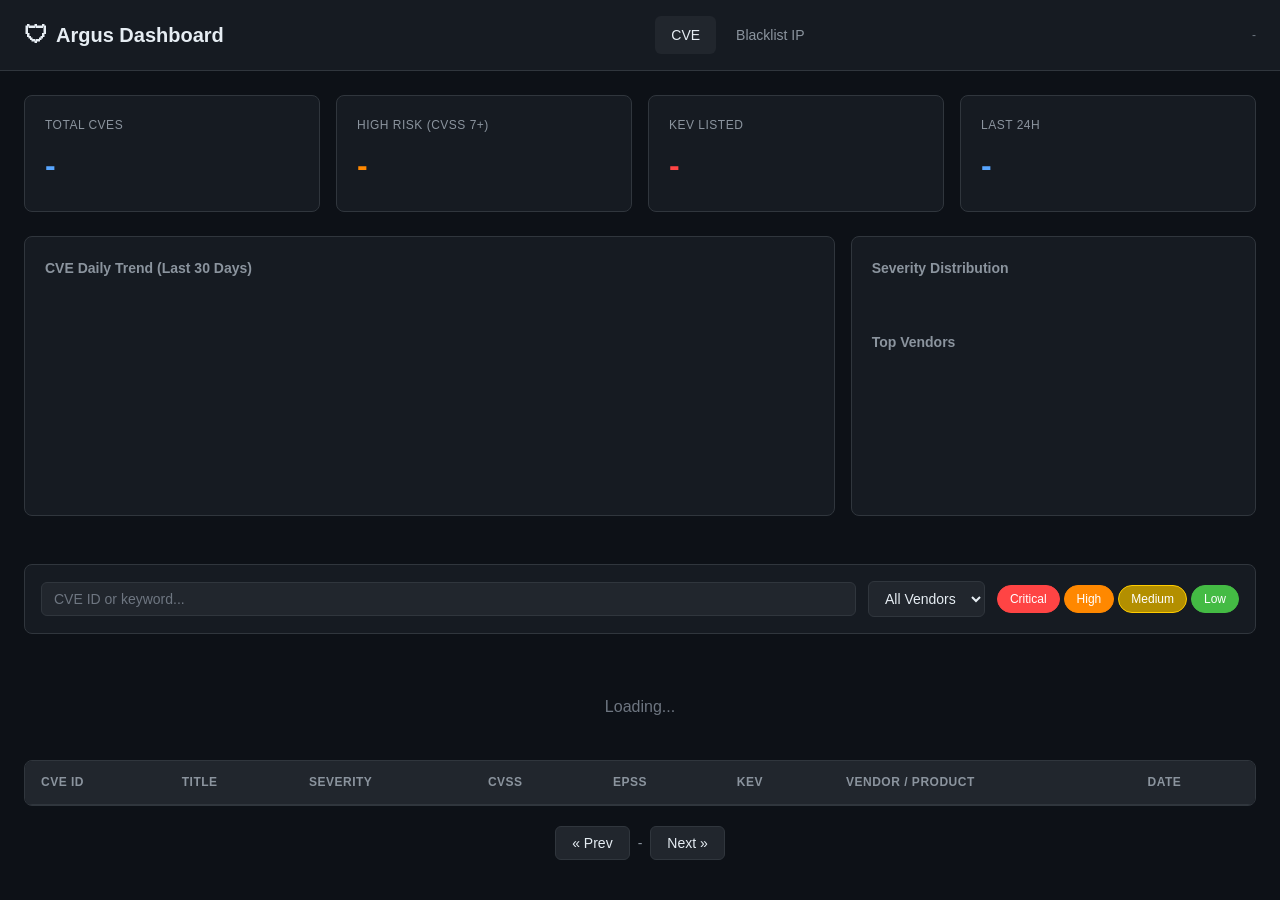
==== docs/index.html @ 1a2db95d "Argus ver1.0" ====
<!DOCTYPE html>
<html lang="ko">
<head>
  <meta charset="UTF-8">
  <meta http-equiv="refresh" content="0; url=cve.html">
  <title>Argus Dashboard</title>
</head>
<body>
  <p>Redirecting to <a href="cve.html">CVE Dashboard</a>...</p>
</body>
</html>
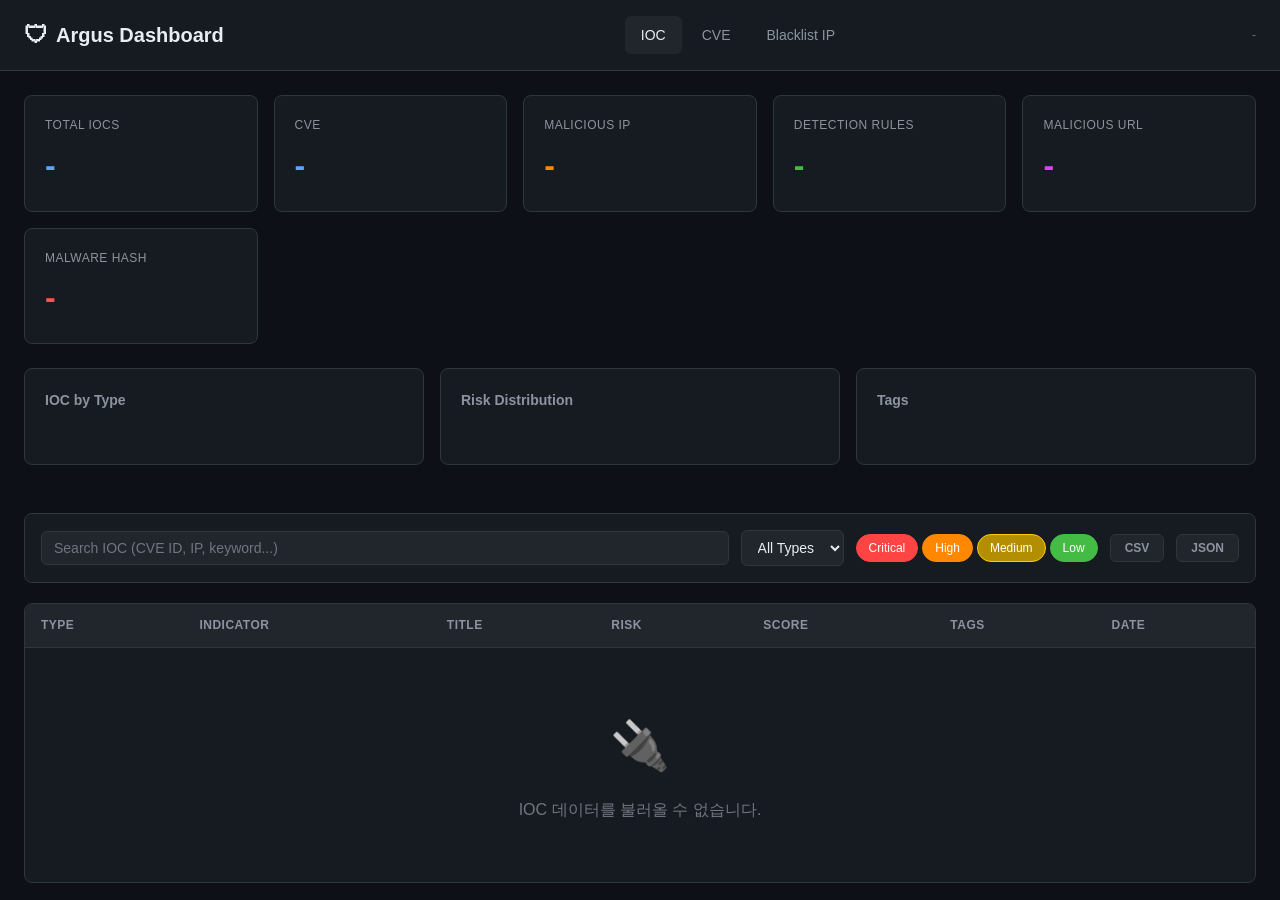
==== commit a9ff7b5b: "Argus ver1.1" ====
--- a/docs/index.html
+++ b/docs/index.html
@@ -2,10 +2,10 @@
 <html lang="ko">
 <head>
   <meta charset="UTF-8">
-  <meta http-equiv="refresh" content="0; url=cve.html">
+  <meta http-equiv="refresh" content="0; url=ioc.html">
   <title>Argus Dashboard</title>
 </head>
 <body>
-  <p>Redirecting to <a href="cve.html">CVE Dashboard</a>...</p>
+  <p>Redirecting to <a href="ioc.html">IOC Dashboard</a>...</p>
 </body>
 </html>
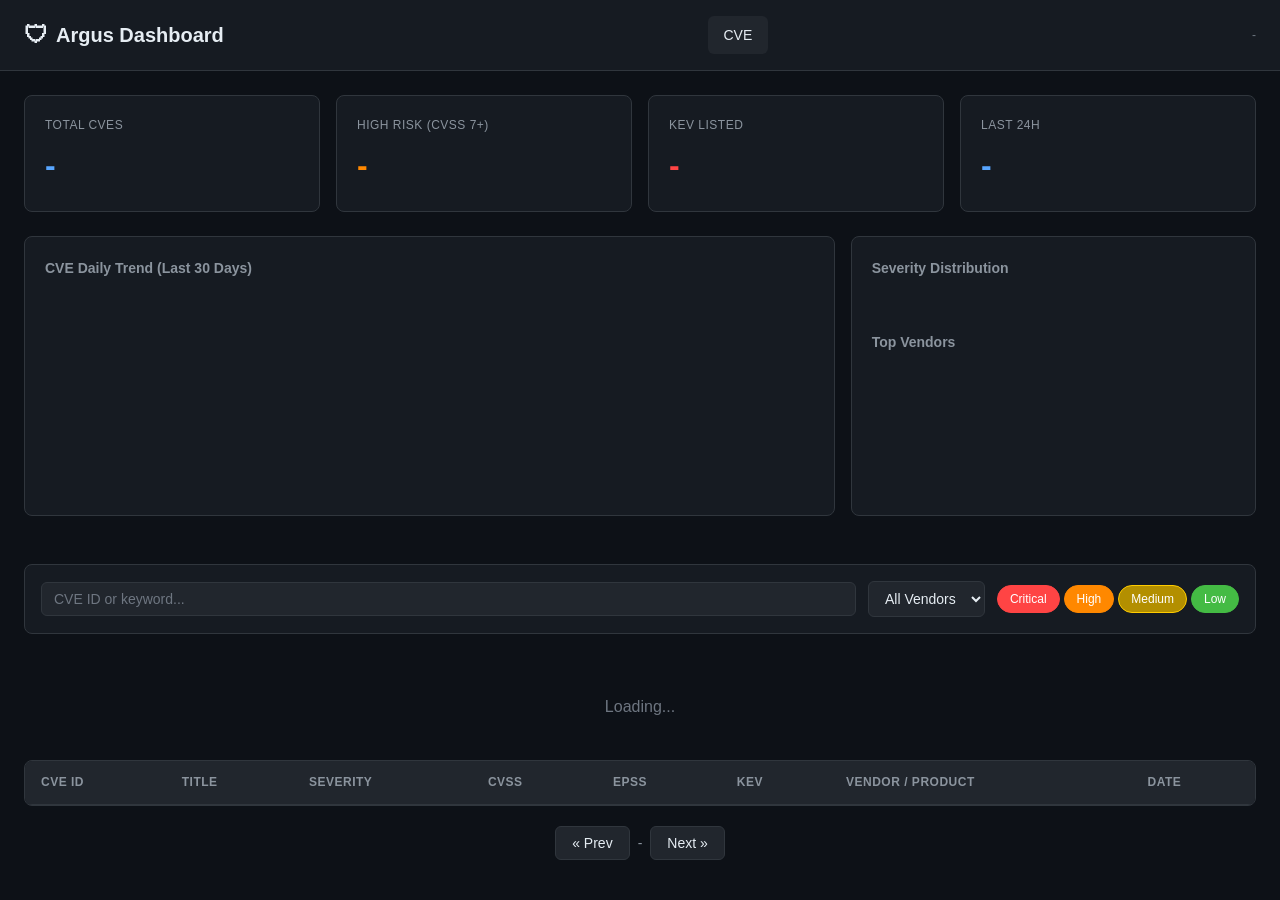
==== commit e16de9dd: "refactor: Phase 0 - blacklist/IOC 완전 제거, CVE 전용 플랫폼으로 재편 ROADMAP.md Phase 0(대청소) 실행: - src/blacklist" ====
--- a/docs/index.html
+++ b/docs/index.html
@@ -2,10 +2,10 @@
 <html lang="ko">
 <head>
   <meta charset="UTF-8">
-  <meta http-equiv="refresh" content="0; url=ioc.html">
+  <meta http-equiv="refresh" content="0; url=cve.html">
   <title>Argus Dashboard</title>
 </head>
 <body>
-  <p>Redirecting to <a href="ioc.html">IOC Dashboard</a>...</p>
+  <p>Redirecting to <a href="cve.html">CVE Dashboard</a>...</p>
 </body>
 </html>
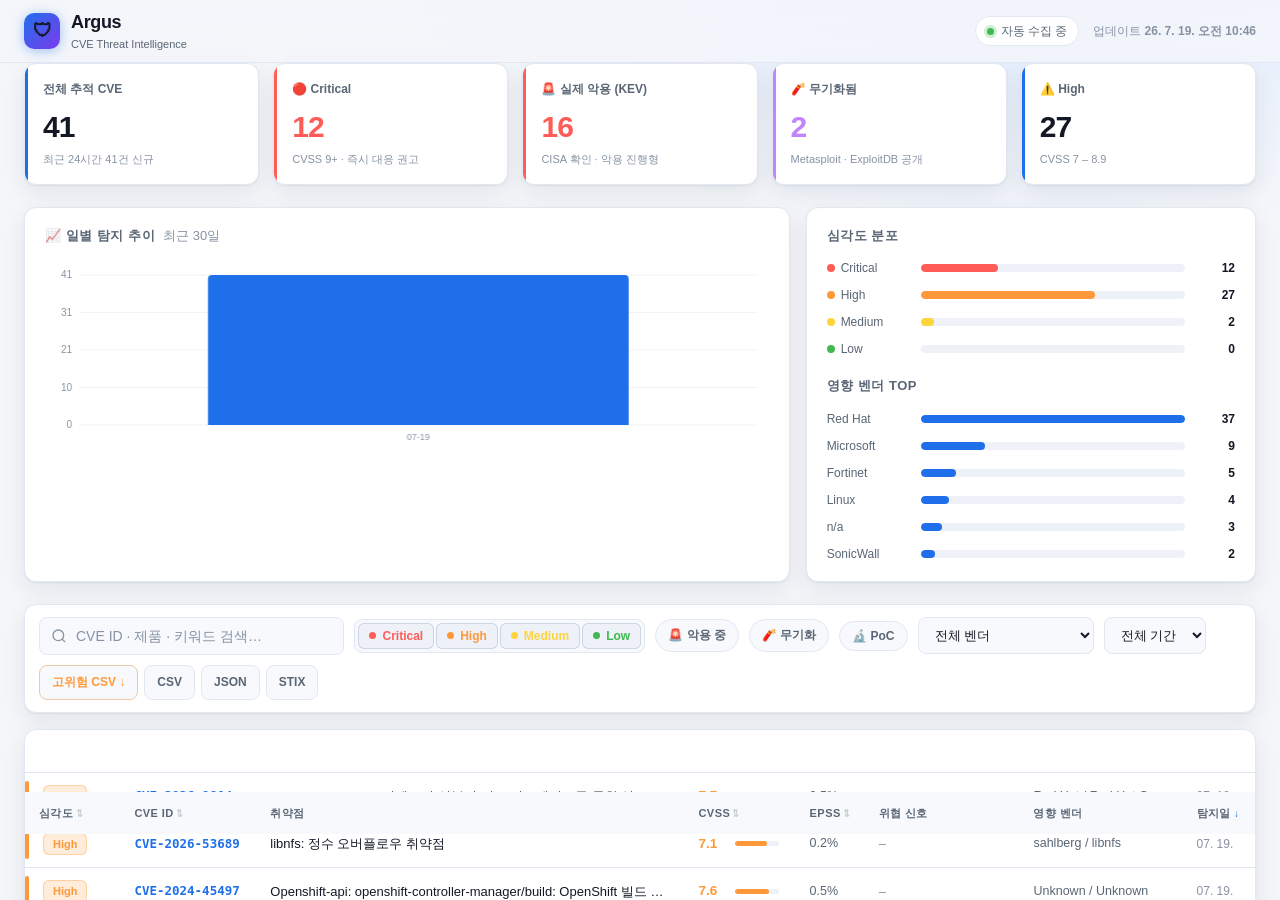
==== commit 66681aad: "feat(dashboard): 위협 중심 UI 전면 재설계 낡은 구성을 취약점 분석에 최적화된 현대적 다크 대시보드로 재설계: - 불필요한 CVE nav 탭 제거 (단일 페이지) " ====
--- a/docs/index.html
+++ b/docs/index.html
@@ -3,9 +3,11 @@
 <head>
   <meta charset="UTF-8">
   <meta http-equiv="refresh" content="0; url=cve.html">
-  <title>Argus Dashboard</title>
+  <link rel="canonical" href="cve.html">
+  <title>Argus · CVE Threat Dashboard</title>
+  <style>html,body{margin:0;height:100%;background:#0b0f16;color:#8b97a8;font-family:-apple-system,sans-serif;display:grid;place-items:center}</style>
 </head>
 <body>
-  <p>Redirecting to <a href="cve.html">CVE Dashboard</a>...</p>
+  <p>CVE 대시보드로 이동 중… <a href="cve.html" style="color:#58a6ff">여기</a>를 클릭하세요.</p>
 </body>
 </html>
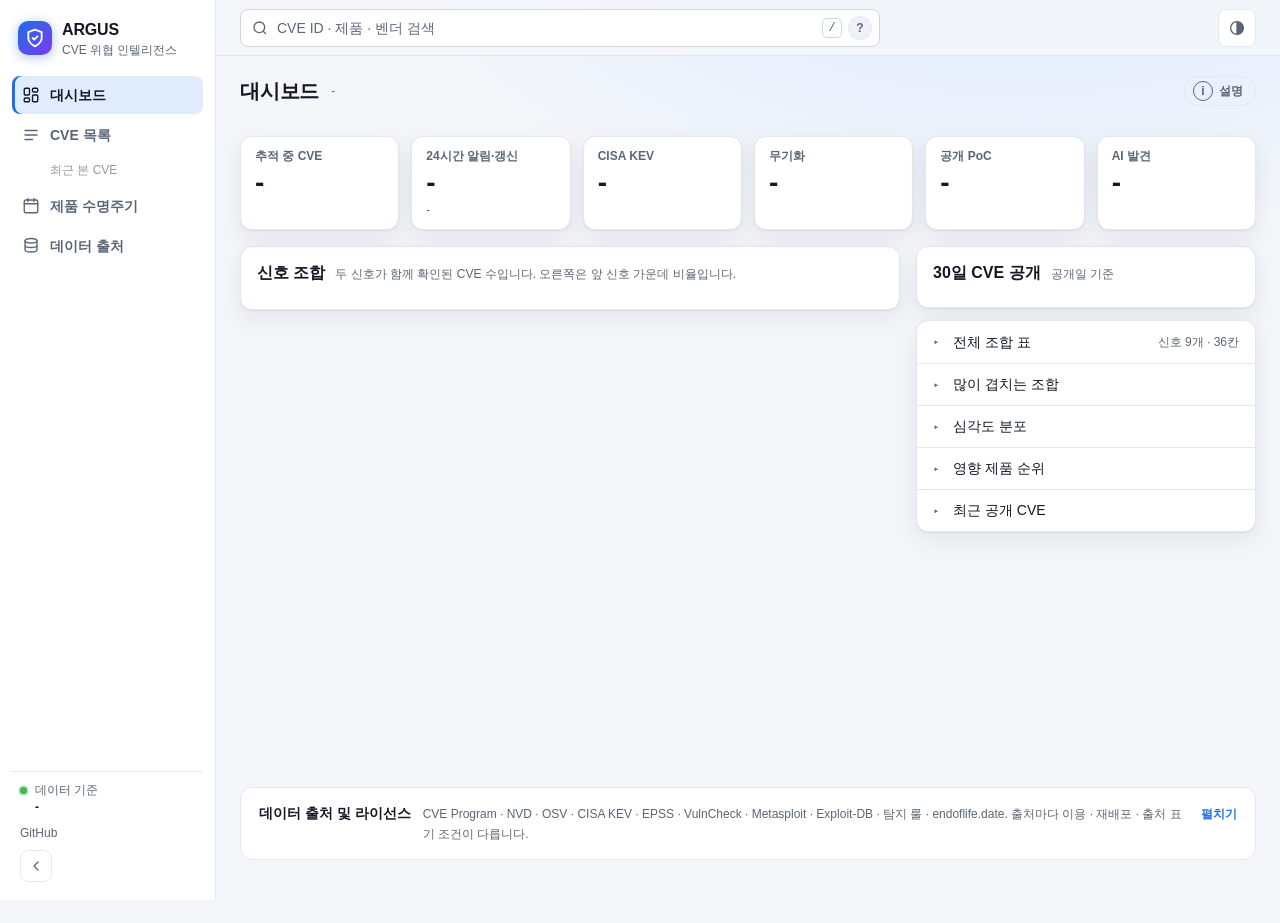
==== commit 814a5a47: "화면 개편 2차 — 최근 동향 카드 · 나란히 보기 · 검색 미리보기 · 방문 기록 · 상세 압축 · 문구 정리 대시보드 - 맨 위에 최근 동향 카드 3장: KEV 신규 등재(ke" ====
--- a/docs/index.html
+++ b/docs/index.html
@@ -4,10 +4,10 @@
   <meta charset="UTF-8">
   <meta http-equiv="refresh" content="0; url=cve.html">
   <link rel="canonical" href="cve.html">
-  <title>Argus · CVE Threat Dashboard</title>
+  <title>Argus · CVE 위협 인텔리전스</title>
   <style>html,body{margin:0;height:100%;background:#0b0f16;color:#8b97a8;font-family:-apple-system,sans-serif;display:grid;place-items:center}</style>
 </head>
 <body>
-  <p>CVE 대시보드로 이동 중… <a href="cve.html" style="color:#58a6ff">여기</a>를 클릭하세요.</p>
+  <p>대시보드로 이동하는 중입니다. 넘어가지 않으면 <a href="cve.html" style="color:#58a6ff">여기</a>를 누르세요.</p>
 </body>
 </html>
